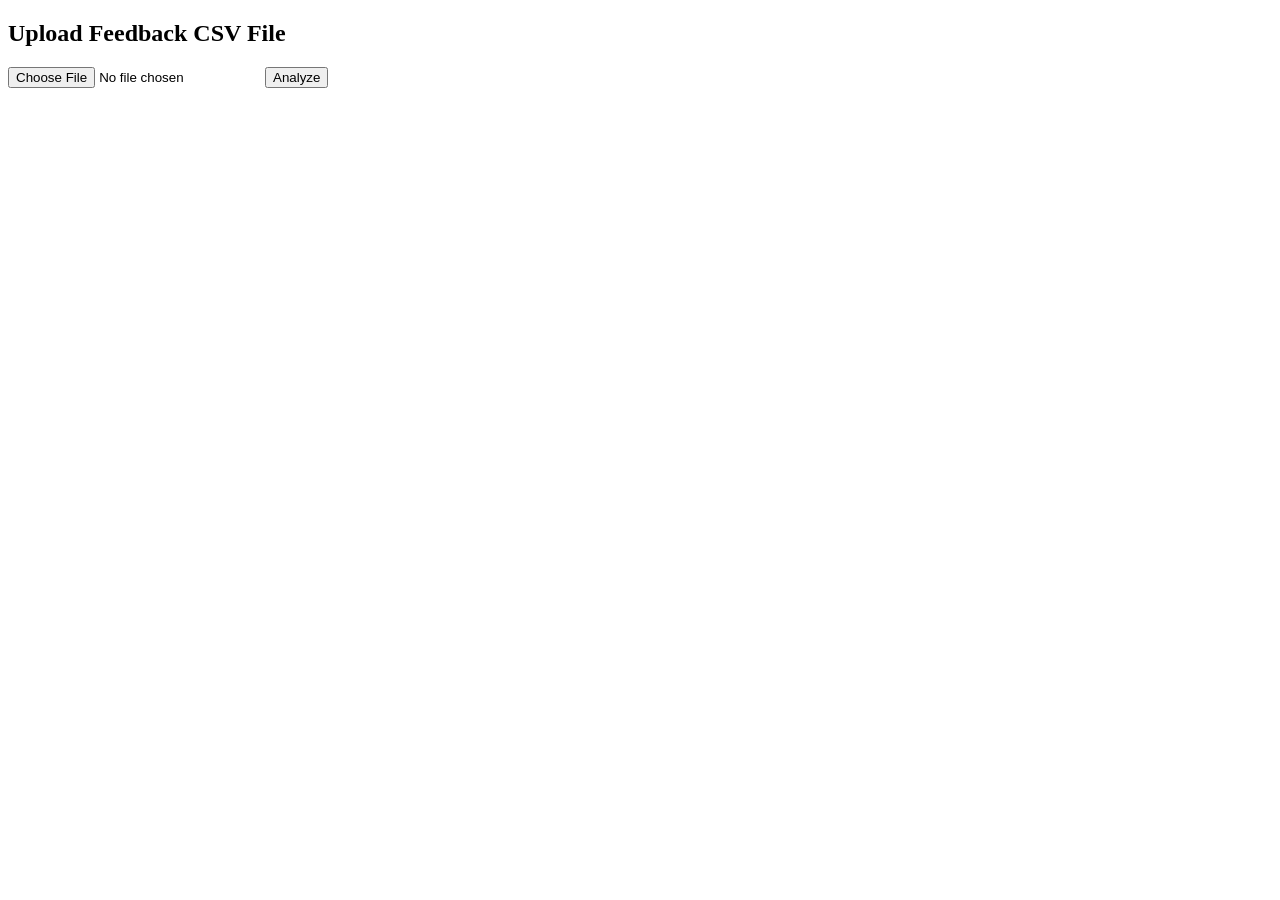
==== Mistral Model/templates/index.html @ d7434511 "new" ====
<!DOCTYPE html>
<html lang="en">
<head>
    <meta charset="UTF-8">
    <meta name="viewport" content="width=device-width, initial-scale=1.0">
    <title>Feedback Sentiment Analysis</title>
</head>
<body>
    <h2>Upload Feedback CSV File</h2>
    <form action="/" method="POST" enctype="multipart/form-data">
        <input type="file" name="file" required>
        <button type="submit">Analyze</button>
    </form>
</body>
</html>
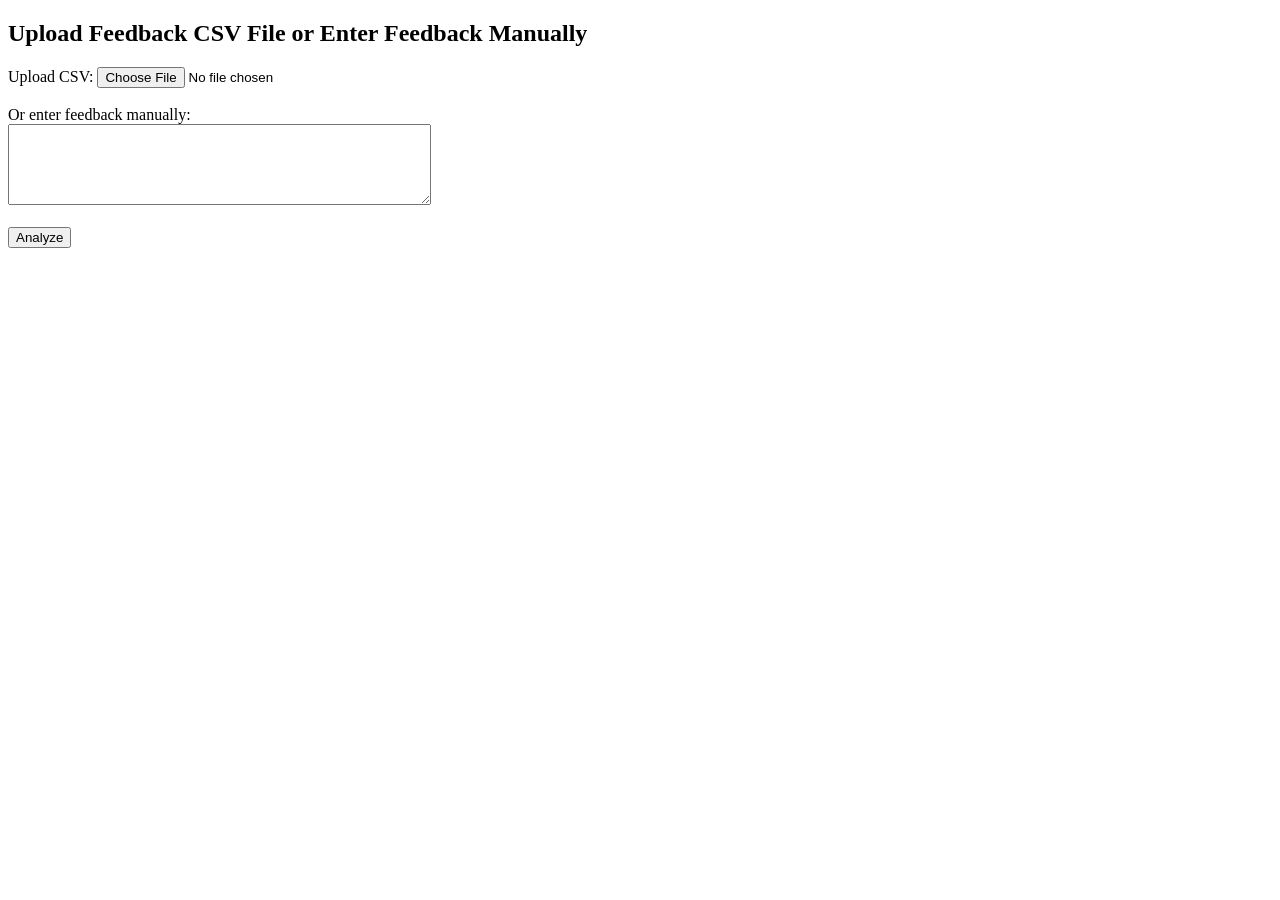
==== commit 679b4010: "Update 3.0" ====
--- a/Mistral Model/templates/index.html
+++ b/Mistral Model/templates/index.html
@@ -6,9 +6,14 @@
     <title>Feedback Sentiment Analysis</title>
 </head>
 <body>
-    <h2>Upload Feedback CSV File</h2>
+    <h2>Upload Feedback CSV File or Enter Feedback Manually</h2>
     <form action="/" method="POST" enctype="multipart/form-data">
-        <input type="file" name="file" required>
+        <label for="file">Upload CSV:</label>
+        <input type="file" name="file"><br><br>
+
+        <label for="feedback_text">Or enter feedback manually:</label><br>
+        <textarea name="feedback_text" rows="5" cols="50"></textarea><br><br>
+
         <button type="submit">Analyze</button>
     </form>
 </body>
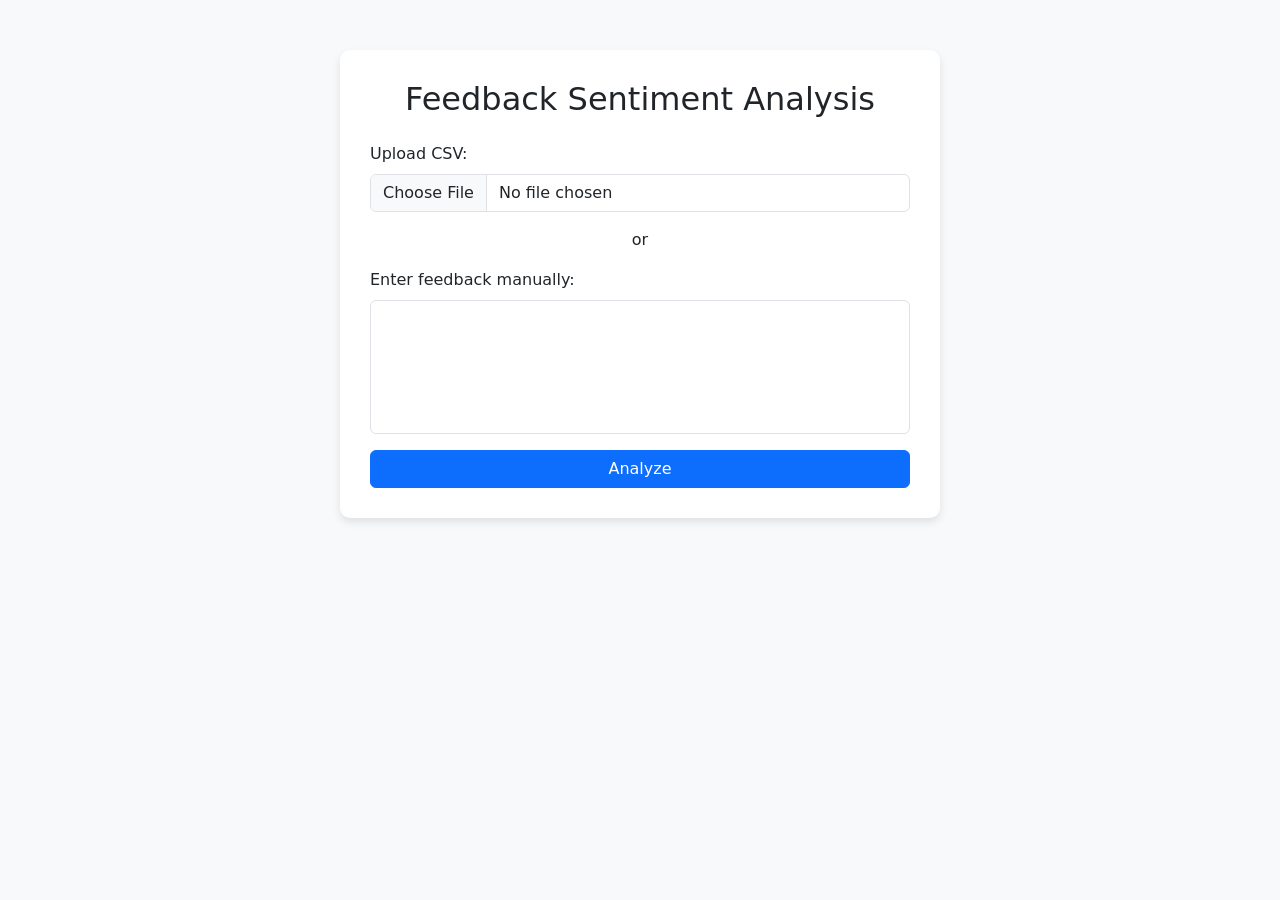
==== commit 169bcb75: "Prototype Model" ====
--- a/Mistral Model/templates/index.html
+++ b/Mistral Model/templates/index.html
@@ -4,17 +4,42 @@
     <meta charset="UTF-8">
     <meta name="viewport" content="width=device-width, initial-scale=1.0">
     <title>Feedback Sentiment Analysis</title>
+    <link href="https://cdn.jsdelivr.net/npm/bootstrap@5.3.0/dist/css/bootstrap.min.css" rel="stylesheet">
+    <style>
+        body {
+            background-color: #f8f9fa;
+        }
+        .container {
+            max-width: 600px;
+            margin-top: 50px;
+            background: #fff;
+            padding: 30px;
+            border-radius: 10px;
+            box-shadow: 0 4px 8px rgba(0, 0, 0, 0.1);
+        }
+        textarea {
+            resize: none;
+        }
+    </style>
 </head>
 <body>
-    <h2>Upload Feedback CSV File or Enter Feedback Manually</h2>
-    <form action="/" method="POST" enctype="multipart/form-data">
-        <label for="file">Upload CSV:</label>
-        <input type="file" name="file"><br><br>
+    <div class="container">
+        <h2 class="text-center mb-4">Feedback Sentiment Analysis</h2>
+        <form action="/" method="POST" enctype="multipart/form-data">
+            <div class="mb-3">
+                <label for="file" class="form-label">Upload CSV:</label>
+                <input type="file" class="form-control" name="file">
+            </div>
 
-        <label for="feedback_text">Or enter feedback manually:</label><br>
-        <textarea name="feedback_text" rows="5" cols="50"></textarea><br><br>
+            <div class="text-center mb-3">or</div>
 
-        <button type="submit">Analyze</button>
-    </form>
+            <div class="mb-3">
+                <label for="feedback_text" class="form-label">Enter feedback manually:</label>
+                <textarea name="feedback_text" class="form-control" rows="5"></textarea>
+            </div>
+
+            <button type="submit" class="btn btn-primary w-100">Analyze</button>
+        </form>
+    </div>
 </body>
 </html>
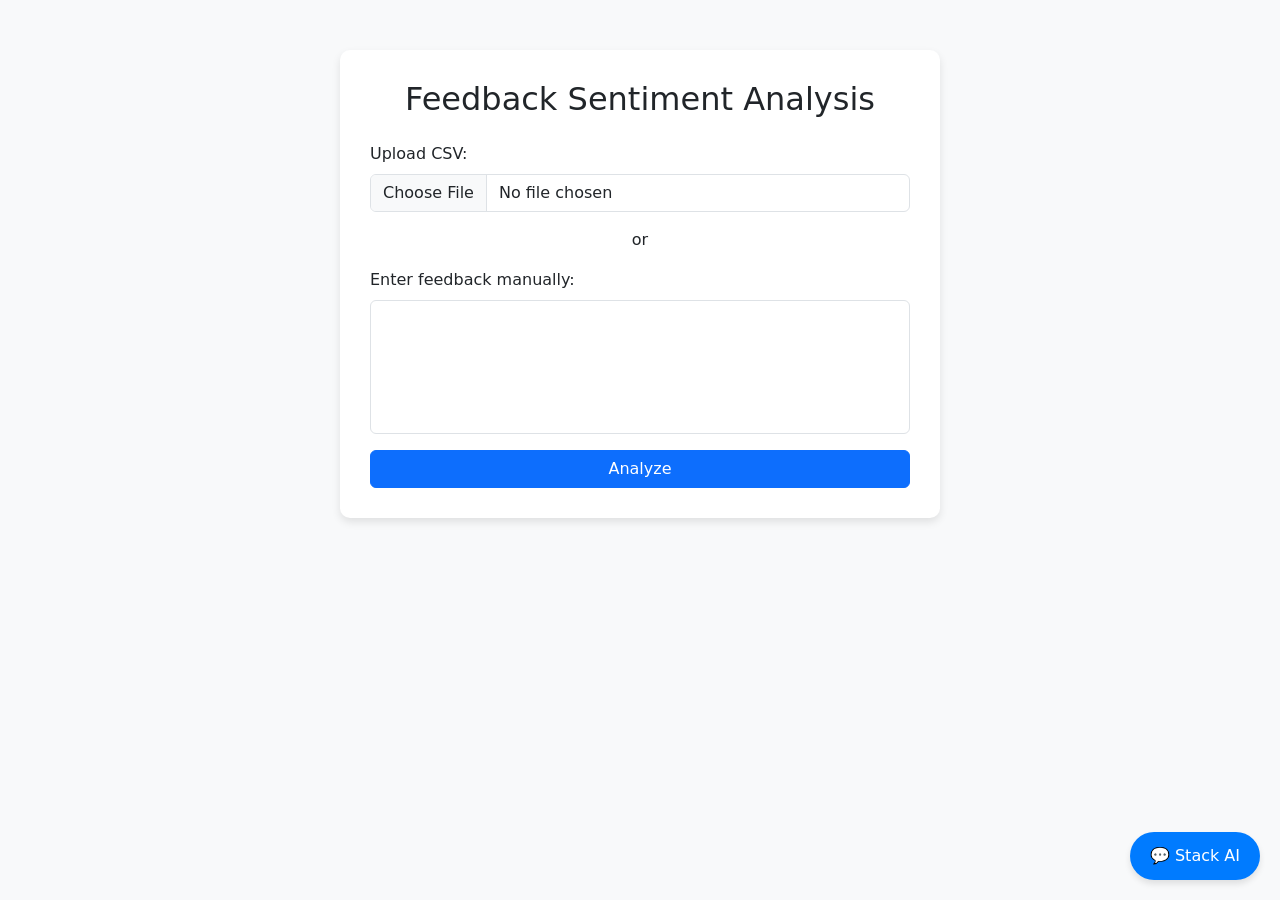
==== commit aac0e708: "Update 4.0" ====
--- a/Mistral Model/templates/index.html
+++ b/Mistral Model/templates/index.html
@@ -20,9 +20,67 @@
         textarea {
             resize: none;
         }
+        /* Chatbot Styling */
+        .chatbot-btn {
+            position: fixed;
+            bottom: 20px;
+            right: 20px;
+            background-color: #007bff;
+            color: white;
+            border: none;
+            padding: 12px 20px;
+            border-radius: 50px;
+            cursor: pointer;
+            font-size: 16px;
+            box-shadow: 0 4px 6px rgba(0, 0, 0, 0.1);
+        }
+        .chat-container {
+            position: fixed;
+            bottom: 80px;
+            right: 20px;
+            width: 320px;
+            height: 400px;
+            background: white;
+            border-radius: 10px;
+            box-shadow: 0 4px 8px rgba(0, 0, 0, 0.1);
+            display: none;
+            flex-direction: column;
+            border: 1px solid #ccc;
+        }
+        .chat-header {
+            background: #007bff;
+            color: white;
+            padding: 10px;
+            text-align: center;
+            font-weight: bold;
+            border-radius: 10px 10px 0 0;
+        }
+        .chat-body {
+            flex-grow: 1;
+            overflow-y: auto;
+            padding: 10px;
+        }
+        .chat-footer {
+            display: flex;
+            border-top: 1px solid #ddd;
+        }
+        .chat-footer input {
+            flex-grow: 1;
+            border: none;
+            padding: 8px;
+            border-radius: 0;
+        }
+        .chat-footer button {
+            border: none;
+            background: #007bff;
+            color: white;
+            padding: 8px 12px;
+            cursor: pointer;
+        }
     </style>
 </head>
 <body>
+
     <div class="container">
         <h2 class="text-center mb-4">Feedback Sentiment Analysis</h2>
         <form action="/" method="POST" enctype="multipart/form-data">
@@ -41,5 +99,48 @@
             <button type="submit" class="btn btn-primary w-100">Analyze</button>
         </form>
     </div>
+
+    <!-- Chatbot Button -->
+    <button class="chatbot-btn" onclick="toggleChat()">💬 Stack AI</button>
+
+    <!-- Chatbot Container -->
+    <div class="chat-container" id="chatContainer">
+        <div class="chat-header">Stack AI Business Advisor</div>
+        <div class="chat-body" id="chatBody">
+            <p><b>Chatbot:</b> Hello! How can I assist your business today?</p>
+        </div>
+        <div class="chat-footer">
+            <input type="text" id="chatInput" placeholder="Type a message...">
+            <button onclick="sendMessage()">➤</button>
+        </div>
+    </div>
+
+    <script>
+        function toggleChat() {
+            let chatBox = document.getElementById("chatContainer");
+            chatBox.style.display = chatBox.style.display === "flex" ? "none" : "flex";
+        }
+
+        async function sendMessage() {
+            let inputField = document.getElementById("chatInput");
+            let message = inputField.value.trim();
+            if (message === "") return;
+
+            let chatBody = document.getElementById("chatBody");
+            chatBody.innerHTML += `<p><b>You:</b> ${message}</p>`;
+            inputField.value = "";
+
+            let response = await fetch("/chat", {
+                method: "POST",
+                headers: { "Content-Type": "application/json" },
+                body: JSON.stringify({ message: message })
+            });
+
+            let data = await response.json();
+            chatBody.innerHTML += `<p><b>Chatbot:</b> ${data.reply}</p>`;
+            chatBody.scrollTop = chatBody.scrollHeight;
+        }
+    </script>
+
 </body>
 </html>
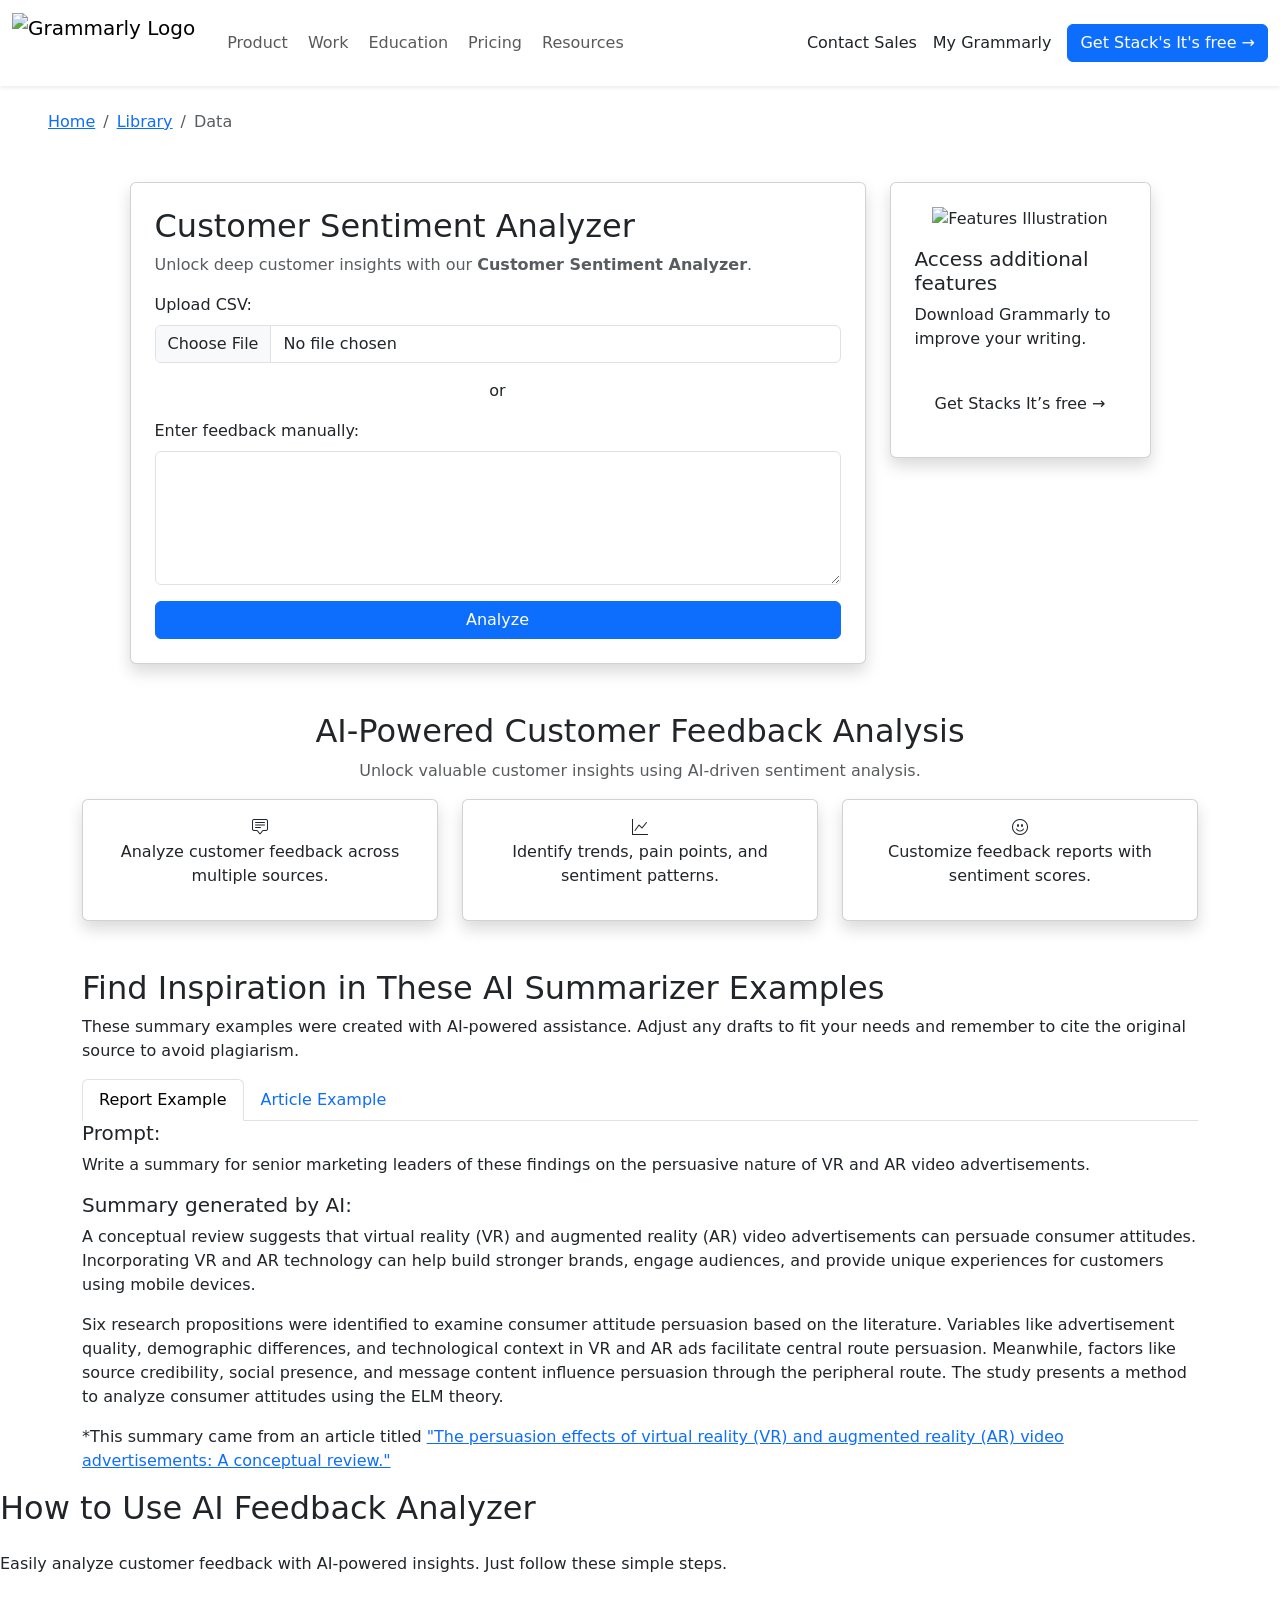
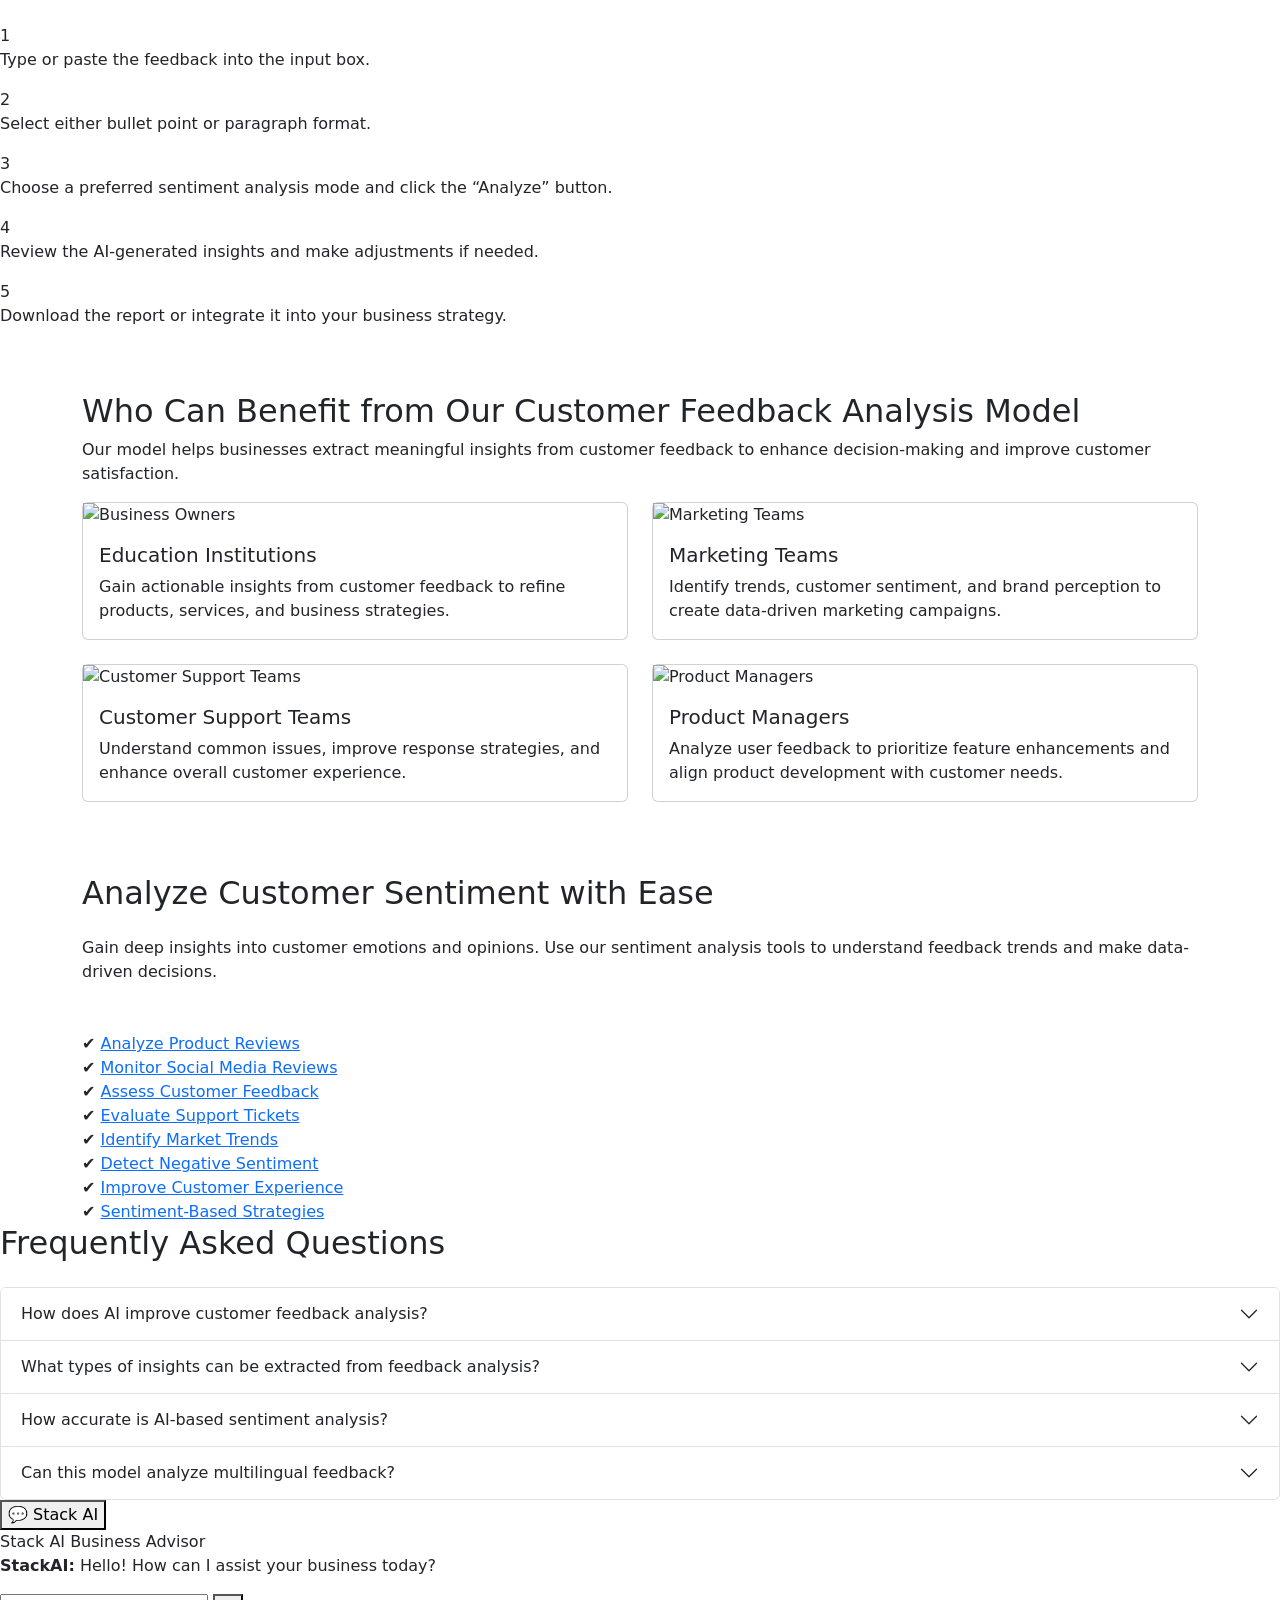
==== commit f918575d: "final" ====
--- a/Mistral Model/templates/index.html
+++ b/Mistral Model/templates/index.html
@@ -3,102 +3,329 @@
 <head>
     <meta charset="UTF-8">
     <meta name="viewport" content="width=device-width, initial-scale=1.0">
-    <title>Feedback Sentiment Analysis</title>
+    <title>AI Summarizing Tool</title>
     <link href="https://cdn.jsdelivr.net/npm/bootstrap@5.3.0/dist/css/bootstrap.min.css" rel="stylesheet">
-    <style>
-        body {
-            background-color: #f8f9fa;
-        }
-        .container {
-            max-width: 600px;
-            margin-top: 50px;
-            background: #fff;
-            padding: 30px;
-            border-radius: 10px;
-            box-shadow: 0 4px 8px rgba(0, 0, 0, 0.1);
-        }
-        textarea {
-            resize: none;
-        }
-        /* Chatbot Styling */
-        .chatbot-btn {
-            position: fixed;
-            bottom: 20px;
-            right: 20px;
-            background-color: #007bff;
-            color: white;
-            border: none;
-            padding: 12px 20px;
-            border-radius: 50px;
-            cursor: pointer;
-            font-size: 16px;
-            box-shadow: 0 4px 6px rgba(0, 0, 0, 0.1);
-        }
-        .chat-container {
-            position: fixed;
-            bottom: 80px;
-            right: 20px;
-            width: 320px;
-            height: 400px;
-            background: white;
-            border-radius: 10px;
-            box-shadow: 0 4px 8px rgba(0, 0, 0, 0.1);
-            display: none;
-            flex-direction: column;
-            border: 1px solid #ccc;
-        }
-        .chat-header {
-            background: #007bff;
-            color: white;
-            padding: 10px;
-            text-align: center;
-            font-weight: bold;
-            border-radius: 10px 10px 0 0;
-        }
-        .chat-body {
-            flex-grow: 1;
-            overflow-y: auto;
-            padding: 10px;
-        }
-        .chat-footer {
-            display: flex;
-            border-top: 1px solid #ddd;
-        }
-        .chat-footer input {
-            flex-grow: 1;
-            border: none;
-            padding: 8px;
-            border-radius: 0;
-        }
-        .chat-footer button {
-            border: none;
-            background: #007bff;
-            color: white;
-            padding: 8px 12px;
-            cursor: pointer;
-        }
-    </style>
+    <link rel="stylesheet" href="https://cdn.jsdelivr.net/npm/bootstrap-icons/font/bootstrap-icons.css">
+    <link rel="stylesheet" href="static/css/styles.css">
+    <link rel="preconnect" href="https://fonts.googleapis.com">
+    <link rel="preconnect" href="https://fonts.gstatic.com" crossorigin>
+    <link href="https://fonts.googleapis.com/css2?family=Poppins:wght@100;200;300;400;500;600;700;800;900&display=swap" rel="stylesheet">
 </head>
 <body>
 
+    <nav class="navbar navbar-expand-lg bg-white shadow-sm">
+        <div class="container-fluid">
+            <a class="navbar-brand d-flex align-items-center" href="#">
+                <img src="static/img/logo.png" alt="Grammarly Logo" height="60" class="me-2">
+            </a>
+            <button class="navbar-toggler" type="button" data-bs-toggle="collapse" data-bs-target="#navbarNav">
+                <span class="navbar-toggler-icon"></span>
+            </button>
+            <div class="collapse navbar-collapse justify-content-between" id="navbarNav">
+                <ul class="navbar-nav">
+                    <li class="nav-item"><a class="nav-link" href="#">Product <i class="fa-solid fa-caret-down ms-1"></i></a></li>
+                    <li class="nav-item"><a class="nav-link" href="#">Work <i class="fa-solid fa-caret-down ms-1"></i></a></li>
+                    <li class="nav-item"><a class="nav-link" href="#">Education <i class="fa-solid fa-caret-down ms-1"></i></a></li>
+                    <li class="nav-item"><a class="nav-link" href="#">Pricing <i class="fa-solid fa-caret-down ms-1"></i></a></li>
+                    <li class="nav-item"><a class="nav-link" href="#">Resources <i class="fa-solid fa-caret-down ms-1"></i></a></li>
+                </ul>
+                <div class="d-flex align-items-center">
+                    <a class="nav-link me-3" href="#">Contact Sales</a>
+                    <a class="nav-link me-3" href="#">My Grammarly</a>
+                    <a href="#" class="btn btn-primary">Get Stack's It's free →</a>
+                </div>
+            </div>
+        </div>
+    </nav>
+    
+
+    <nav aria-label="breadcrumb ">
+        <ol class="breadcrumb mx-5 mt-4">
+          <li class="breadcrumb-item"><a href="#">Home</a></li>
+          <li class="breadcrumb-item"><a href="#">Library</a></li>
+          <li class="breadcrumb-item active" aria-current="page">Data</li>
+        </ol>
+    </nav>
+
+    <main class="container my-5">
+        <div class="row input-f justify-content-center">
+            <div class="col-lg-8">
+                <div class="card p-4 shadow">
+                    <h2>Customer Sentiment Analyzer</h2>
+                    <p class="text-muted">Unlock deep customer insights with our <strong>Customer Sentiment Analyzer</strong>.</p>
+                    <form action="/" method="POST" enctype="multipart/form-data">
+                        <div class="mb-3">
+                            <label for="file" class="form-label">Upload CSV:</label>
+                            <input type="file" class="form-control" name="file">
+                        </div>
+                        <div class="text-center mb-3">or</div>
+                        <div class="mb-3">
+                            <label for="feedback_text" class="form-label">Enter feedback manually:</label>
+                            <textarea name="feedback_text" class="form-control" rows="5"></textarea>
+                        </div>
+                        <button type="submit" class="btn btn-primary w-100">Analyze</button>
+                    </form>
+                </div>
+            </div>
+            <div class="col-lg-3">
+                <div class="feature-boxx card p-4 shadow align-items-center">
+                    <img src="static/img/Stack’S.png" class="img-fluid mb-3 image" alt="Features Illustration">
+                    <h5>Access additional features</h5>
+                    <p mt-3>Download Grammarly to improve your writing.</p>
+                    <button class="btn free p-3 mt-2">Get Stacks It’s free →</button>
+                </div>
+            </div>
+        </div>
+    </main>
+
+    <section class="container my-5 text-center boxx">
+        <h2>AI-Powered Customer Feedback Analysis</h2>
+        <p class="text-muted">Unlock valuable customer insights using AI-driven sentiment analysis.</p>
+        <div class="row">
+            <div class="col-md-4">
+                <div class="card p-3 shadow">
+                    <i class="bi bi-chat-square-text feature-icon"></i>
+                    <p>Analyze customer feedback across multiple sources.</p>
+                </div>
+            </div>
+            <div class="col-md-4">
+                <div class="card p-3 shadow">
+                    <i class="bi bi-graph-up feature-icon"></i>
+                    <p>Identify trends, pain points, and sentiment patterns.</p>
+                </div>
+            </div>
+            <div class="col-md-4">
+                <div class="card p-3 shadow">
+                    <i class="bi bi-emoji-smile feature-icon"></i>
+                    <p>Customize feedback reports with sentiment scores.</p>
+                </div>
+            </div>
+        </div>
+    </section>
+
     <div class="container">
-        <h2 class="text-center mb-4">Feedback Sentiment Analysis</h2>
-        <form action="/" method="POST" enctype="multipart/form-data">
-            <div class="mb-3">
-                <label for="file" class="form-label">Upload CSV:</label>
-                <input type="file" class="form-control" name="file">
-            </div>
-
-            <div class="text-center mb-3">or</div>
-
-            <div class="mb-3">
-                <label for="feedback_text" class="form-label">Enter feedback manually:</label>
-                <textarea name="feedback_text" class="form-control" rows="5"></textarea>
-            </div>
-
-            <button type="submit" class="btn btn-primary w-100">Analyze</button>
-        </form>
+        <h2 class="heading">Find Inspiration in These AI Summarizer Examples</h2>
+        <p class="subtext">
+            These summary examples were created with AI-powered assistance. Adjust any drafts to fit your needs and remember to cite the original source to avoid plagiarism.
+        </p>
+    
+        <ul class="nav nav-tabs" id="summaryTabs">
+            <li class="nav-item">
+                <a class="nav-link active" data-bs-toggle="tab" href="#report">Report Example</a>
+            </li>
+            <li class="nav-item">
+                <a class="nav-link" data-bs-toggle="tab" href="#article">Article Example</a>
+            </li>
+        </ul>
+    
+        <div class="tab-content">
+            <div class="tab-pane fade show active content-box" id="report">
+                <h5>Prompt:</h5>
+                <p>Write a summary for senior marketing leaders of these findings on the persuasive nature of VR and AR video advertisements.</p>
+                
+                <h5>Summary generated by AI:</h5>
+                <p>A conceptual review suggests that virtual reality (VR) and augmented reality (AR) video advertisements can persuade consumer attitudes. Incorporating VR and AR technology can help build stronger brands, engage audiences, and provide unique experiences for customers using mobile devices.</p>
+                
+                <p>Six research propositions were identified to examine consumer attitude persuasion based on the literature. Variables like advertisement quality, demographic differences, and technological context in VR and AR ads facilitate central route persuasion. Meanwhile, factors like source credibility, social presence, and message content influence persuasion through the peripheral route. The study presents a method to analyze consumer attitudes using the ELM theory.</p>
+                
+                <p class="mt-3">*This summary came from an article titled <a href="#" class="source-link">"The persuasion effects of virtual reality (VR) and augmented reality (AR) video advertisements: A conceptual review."</a></p>
+            </div>
+    
+            <div class="tab-pane fade content-box" id="article">
+                <h5>Prompt:</h5>
+                <p>Summarize the impact of AI-generated content on modern journalism.</p>
+                
+                <h5>Summary generated by AI:</h5>
+                <p>AI-generated content is transforming journalism by automating news writing, enhancing data-driven insights, and enabling real-time reporting. This shift reduces manual workload, allowing journalists to focus on investigative reporting and creative storytelling.</p>
+                
+                <p>However, challenges like misinformation, bias in AI models, and ethical concerns about authorship persist. Effective AI-human collaboration in newsrooms is essential to balance efficiency with editorial integrity.</p>
+                
+                <p class="mt-3">*This summary is based on a report from <a href="#" class="source-link">"The Future of AI in Journalism: Trends & Challenges."</a></p>
+            </div>
+        </div>
     </div>
+
+    <div class="containerrr">
+        <h2 class="heading">How to Use AI Feedback Analyzer</h2>
+        <p class="subtext mt-4">
+            Easily analyze customer feedback with AI-powered insights. Just follow these simple steps.
+        </p>
+    
+        <div class="steps-container mt-5">
+            <div class="step-box">
+                <div class="step-icon">1</div>
+                <p class="step-text">Type or paste the feedback into the input box.</p>
+            </div>
+            <div class="step-box">
+                <div class="step-icon">2</div>
+                <p class="step-text">Select either bullet point or paragraph format.</p>
+            </div>
+            <div class="step-box">
+                <div class="step-icon">3</div>
+                <p class="step-text">Choose a preferred sentiment analysis mode and click the “Analyze” button.</p>
+            </div>
+            <div class="step-box">
+                <div class="step-icon">4</div>
+                <p class="step-text">Review the AI-generated insights and make adjustments if needed.</p>
+            </div>
+            <div class="step-box">
+                <div class="step-icon">5</div>
+                <p class="step-text">Download the report or integrate it into your business strategy.</p>
+            </div>
+        </div>
+
+        <div class="container py-5">
+            <h2 class="heading">Who Can Benefit from Our Customer Feedback Analysis Model</h2>
+            <p class="section-subtitle">Our model helps businesses extract meaningful insights from customer feedback to enhance decision-making and improve customer satisfaction.</p>
+    
+            <div class="row">
+                <!-- Business Owners -->
+                <div class="col-md-6 col-lg-6 mb-4">
+                    <div class="card">
+                        <img src="static/img/clg.png" alt="Business Owners">
+                        <div class="card-body">
+                            <h5 class="card-title">Education Institutions</h5>
+                            <p class="card-text">Gain actionable insights from customer feedback to refine products, services, and business strategies.</p>
+                        </div>
+                    </div>
+                </div>
+    
+                <!-- Marketing Teams -->
+                <div class="col-md-6 col-lg-6 mb-4">
+                    <div class="card">
+                        <img src="static/img/marketing.jpg" alt="Marketing Teams">
+                        <div class="card-body">
+                            <h5 class="card-title">Marketing Teams</h5>
+                            <p class="card-text">Identify trends, customer sentiment, and brand perception to create data-driven marketing campaigns.</p>
+                        </div>
+                    </div>
+                </div>
+    
+                <!-- Customer Support Teams -->
+                <div class="col-md-6 col-lg-6 mb-4">
+                    <div class="card">
+                        <img src="static/img/customer.jpg" alt="Customer Support Teams">
+                        <div class="card-body">
+                            <h5 class="card-title">Customer Support Teams</h5>
+                            <p class="card-text">Understand common issues, improve response strategies, and enhance overall customer experience.</p>
+                        </div>
+                    </div>
+                </div>
+    
+                <!-- Product Managers -->
+                <div class="col-md-6 col-lg-6 mb-4">
+                    <div class="card">
+                        <img src="static/img/owner.jpg" alt="Product Managers">
+                        <div class="card-body">
+                            <h5 class="card-title">Product Managers</h5>
+                            <p class="card-text">Analyze user feedback to prioritize feature enhancements and align product development with customer needs.</p>
+                        </div>
+                    </div>
+                </div>
+            </div>
+        </div>
+
+        <div class="container">
+            <h2 class="heading">Analyze Customer Sentiment with Ease</h2>
+            <p class="mt-4">Gain deep insights into customer emotions and opinions. Use our sentiment analysis tools to understand feedback trends and make data-driven decisions.</p>
+    
+            <div class="grid-container mt-5">
+                <div class="grid-item">
+                    <span class="checkmark">✔</span>
+                    <a href="#">Analyze Product Reviews</a>
+                </div>
+                <div class="grid-item">
+                    <span class="checkmark">✔</span>
+                    <a href="#">Monitor Social Media Reviews</a>
+                </div>
+                <div class="grid-item">
+                    <span class="checkmark">✔</span>
+                    <a href="#">Assess Customer Feedback</a>
+                </div>
+                <div class="grid-item">
+                    <span class="checkmark">✔</span>
+                    <a href="#">Evaluate Support Tickets</a>
+                </div>
+                <div class="grid-item">
+                    <span class="checkmark">✔</span>
+                    <a href="#">Identify Market Trends</a>
+                </div>
+                <div class="grid-item">
+                    <span class="checkmark">✔</span>
+                    <a href="#">Detect Negative Sentiment</a>
+                </div>
+                <div class="grid-item">
+                    <span class="checkmark">✔</span>
+                    <a href="#">Improve Customer Experience</a>
+                </div>
+                <div class="grid-item">
+                    <span class="checkmark">✔</span>
+                    <a href="#">Sentiment-Based Strategies</a>
+                </div>
+            </div>
+        </div>
+
+        <div class="faq-container">
+            <h2 class="heading">Frequently Asked Questions</h2>
+    
+            <div class="accordion mt-4" id="faqAccordion">
+                <!-- FAQ 2 -->
+                <div class="accordion-item">
+                    <h2 class="accordion-header" id="headingTwo">
+                        <button class="accordion-button collapsed" type="button" data-bs-toggle="collapse" data-bs-target="#collapseTwo" aria-expanded="false" aria-controls="collapseTwo">
+                            How does AI improve customer feedback analysis?
+                        </button>
+                    </h2>
+                    <div id="collapseTwo" class="accordion-collapse collapse" aria-labelledby="headingTwo" data-bs-parent="#faqAccordion">
+                        <div class="accordion-body">
+                            AI-driven models use natural language processing (NLP) and machine learning to identify sentiment, trends, and key topics in customer feedback, enabling businesses to make data-driven decisions efficiently.
+                        </div>
+                    </div>
+                </div>
+    
+                <!-- FAQ 3 -->
+                <div class="accordion-item">
+                    <h2 class="accordion-header" id="headingThree">
+                        <button class="accordion-button collapsed" type="button" data-bs-toggle="collapse" data-bs-target="#collapseThree" aria-expanded="false" aria-controls="collapseThree">
+                            What types of insights can be extracted from feedback analysis?
+                        </button>
+                    </h2>
+                    <div id="collapseThree" class="accordion-collapse collapse" aria-labelledby="headingThree" data-bs-parent="#faqAccordion">
+                        <div class="accordion-body">
+                            Feedback analysis provides insights such as customer sentiment (positive, neutral, negative), emerging trends, product or service issues, customer satisfaction scores, and improvement opportunities.
+                        </div>
+                    </div>
+                </div>
+    
+                <!-- FAQ 4 -->
+                <div class="accordion-item">
+                    <h2 class="accordion-header" id="headingFour">
+                        <button class="accordion-button collapsed" type="button" data-bs-toggle="collapse" data-bs-target="#collapseFour" aria-expanded="false" aria-controls="collapseFour">
+                            How accurate is AI-based sentiment analysis?
+                        </button>
+                    </h2>
+                    <div id="collapseFour" class="accordion-collapse collapse" aria-labelledby="headingFour" data-bs-parent="#faqAccordion">
+                        <div class="accordion-body">
+                            AI sentiment analysis is highly accurate, often reaching *85-95% accuracy*, depending on the dataset and model used. Continuous learning and dataset improvements further enhance accuracy over time.
+                        </div>
+                    </div>
+                </div>
+    
+                <!-- FAQ 5 -->
+                <div class="accordion-item">
+                    <h2 class="accordion-header" id="headingFive">
+                        <button class="accordion-button collapsed" type="button" data-bs-toggle="collapse" data-bs-target="#collapseFive" aria-expanded="false" aria-controls="collapseFive">
+                            Can this model analyze multilingual feedback?
+                        </button>
+                    </h2>
+                    <div id="collapseFive" class="accordion-collapse collapse" aria-labelledby="headingFive" data-bs-parent="#faqAccordion">
+                        <div class="accordion-body">
+                            Yes! Our model supports multiple languages, allowing businesses to analyze feedback from diverse customer bases worldwide, ensuring no valuable insight is missed.
+                        </div>
+                    </div>
+                </div>
+            </div>
+        </div>
 
     <!-- Chatbot Button -->
     <button class="chatbot-btn" onclick="toggleChat()">💬 Stack AI</button>
@@ -107,7 +334,7 @@
     <div class="chat-container" id="chatContainer">
         <div class="chat-header">Stack AI Business Advisor</div>
         <div class="chat-body" id="chatBody">
-            <p><b>Chatbot:</b> Hello! How can I assist your business today?</p>
+            <p><b>StackAI:</b> Hello! How can I assist your business today?</p>
         </div>
         <div class="chat-footer">
             <input type="text" id="chatInput" placeholder="Type a message...">
@@ -142,5 +369,7 @@
         }
     </script>
 
+    <script src="static/js/script.js"></script>
+    <script src="https://cdn.jsdelivr.net/npm/bootstrap@5.3.0/dist/js/bootstrap.bundle.min.js"></script>
 </body>
 </html>
